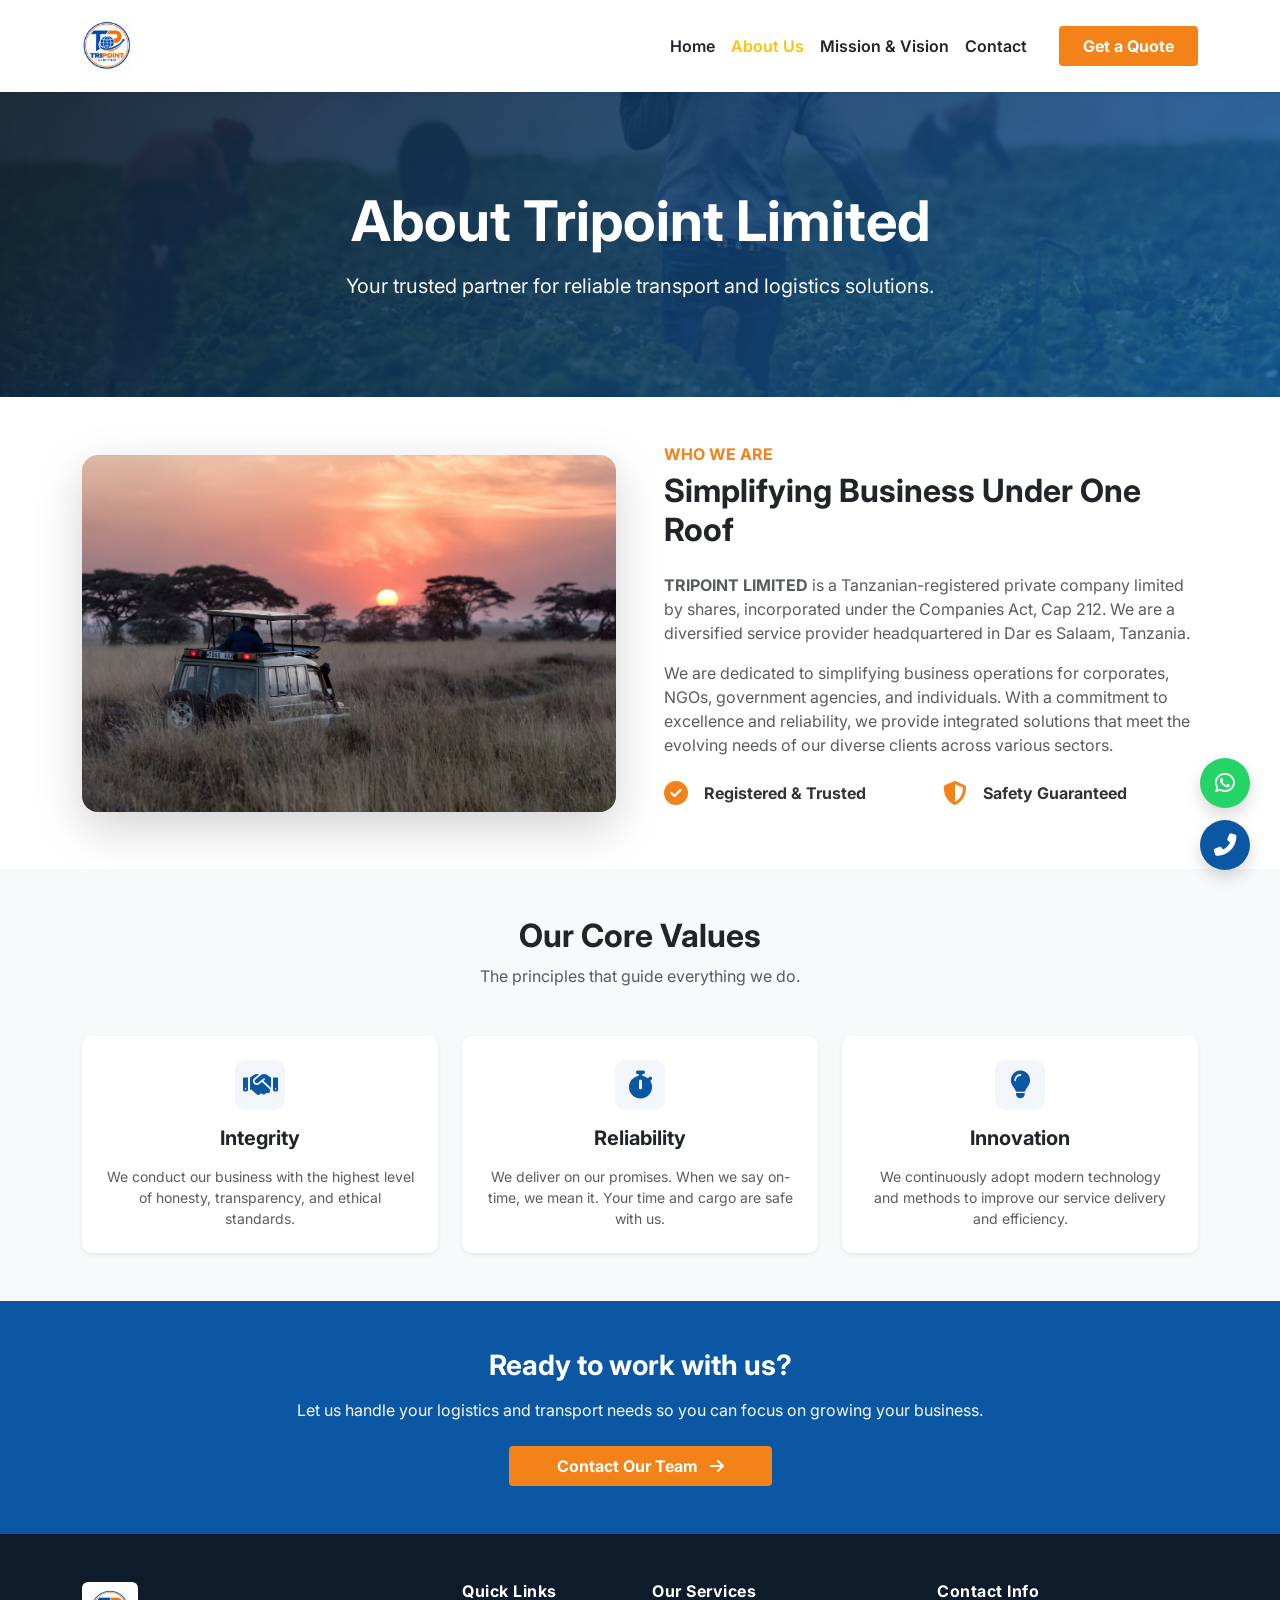
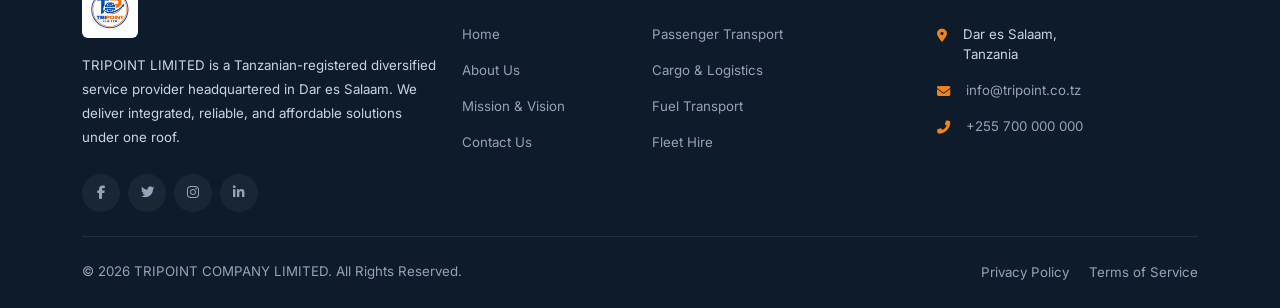
==== about/index.html @ cb776d4c "first commit" ====
<!DOCTYPE html>
<html lang="en">
<head>
    <meta charset="UTF-8">
    <meta name="viewport" content="width=device-width, initial-scale=1.0">
    <title>About Us | Tripoint Limited</title>
    
    <!-- Bootstrap 5 Online CDN -->
    <link href="https://cdn.jsdelivr.net/npm/bootstrap@5.3.2/dist/css/bootstrap.min.css" rel="stylesheet">
    <!-- Font Awesome Icons Online CDN -->
    <link rel="stylesheet" href="https://cdnjs.cloudflare.com/ajax/libs/font-awesome/6.4.2/css/all.min.css">
    
    <!-- Custom CSS (Rudi nyuma mara moja kupata folda ya assets) -->
    <link rel="stylesheet" href="../assets/css/style.css">
</head>
<body>

    <!-- Navbar -->
    <nav class="navbar navbar-expand-lg navbar-light bg-white sticky-top shadow-sm py-3">
        <div class="container">
            <a class="navbar-brand" href="../index.html">
                <img src="../assets/images/logo/img.png" alt="Tripoint Logo" style="height: 50px; object-fit: contain;" onerror="this.src='https://via.placeholder.com/150x50?text=TRIPOINT'">
            </a>
            <button class="navbar-toggler border-0" type="button" data-bs-toggle="collapse" data-bs-target="#navbarNav">
                <span class="navbar-toggler-icon"></span>
            </button>
            <div class="collapse navbar-collapse justify-content-end" id="navbarNav">
                <ul class="navbar-nav align-items-center fw-semibold">
                    <li class="nav-item"><a class="nav-link text-dark" href="../index.html">Home</a></li>
                    <li class="nav-item"><a class="nav-link active text-warning" href="index.html">About Us</a></li>
                    <li class="nav-item"><a class="nav-link text-dark" href="../mission/index.html">Mission & Vision</a></li>
                    <li class="nav-item"><a class="nav-link text-dark" href="../contact/index.html">Contact</a></li>
                    <li class="nav-item ms-lg-4 mt-3 mt-lg-0">
                        <a href="../contact/index.html" class="btn btn-orange px-4 py-2 fw-bold text-white rounded-1">Get a Quote</a>
                    </li>
                </ul>
            </div>
        </div>
    </nav>

    <!-- Page Header (Hero) -->
    <header class="py-5 text-center" style="background: linear-gradient(135deg, rgba(13, 27, 42, 0.9), rgba(11, 87, 164, 0.8)), url('../assets/images/images/img2.jpeg') center/cover;">
        <div class="container py-5">
            <h1 class="text-white display-4 fw-bold mb-3">About Tripoint Limited</h1>
            <p class="text-light mb-0 fs-5">Your trusted partner for reliable transport and logistics solutions.</p>
        </div>
    </header>

    <!-- Who We Are Section -->
    <section class="py-5 bg-white">
        <div class="container">
            <div class="row align-items-center g-5">
                <div class="col-lg-6">
                    <img src="../assets/images/images/img8.jpeg" alt="About Tripoint" class="img-fluid rounded-4 shadow-lg" onerror="this.src='https://via.placeholder.com/600x400?text=Tripoint+Team'">
                </div>
                <div class="col-lg-6">
                    <h6 class="text-orange fw-bold mb-2">WHO WE ARE</h6>
                    <h2 class="fw-bold text-dark mb-4">Simplifying Business Under One Roof</h2>
                    <p class="text-muted mb-3">
                        <strong>TRIPOINT LIMITED</strong> is a Tanzanian-registered private company limited by shares, incorporated under the Companies Act, Cap 212. We are a diversified service provider headquartered in Dar es Salaam, Tanzania.
                    </p>
                    <p class="text-muted mb-4">
                        We are dedicated to simplifying business operations for corporates, NGOs, government agencies, and individuals. With a commitment to excellence and reliability, we provide integrated solutions that meet the evolving needs of our diverse clients across various sectors.
                    </p>
                    <div class="row">
                        <div class="col-sm-6 mb-3">
                            <div class="d-flex align-items-center">
                                <i class="fas fa-check-circle text-orange fs-4 me-3"></i>
                                <h6 class="fw-bold mb-0">Registered & Trusted</h6>
                            </div>
                        </div>
                        <div class="col-sm-6 mb-3">
                            <div class="d-flex align-items-center">
                                <i class="fas fa-shield-alt text-orange fs-4 me-3"></i>
                                <h6 class="fw-bold mb-0">Safety Guaranteed</h6>
                            </div>
                        </div>
                    </div>
                </div>
            </div>
        </div>
    </section>

    <!-- Core Values Section -->
    <section class="py-5 bg-light-gray">
        <div class="container">
            <div class="text-center mb-5">
                <h2 class="fw-bold text-dark">Our Core Values</h2>
                <p class="text-muted">The principles that guide everything we do.</p>
            </div>
            
            <div class="row g-4">
                <!-- Value 1 -->
                <div class="col-md-4">
                    <div class="card h-100 border-0 shadow-sm p-4 text-center rounded-3 service-card">
                        <div class="icon-box mx-auto mb-3 text-primary fs-3">
                            <i class="fas fa-handshake"></i>
                        </div>
                        <h5 class="fw-bold text-dark mb-3">Integrity</h5>
                        <p class="text-muted small mb-0">We conduct our business with the highest level of honesty, transparency, and ethical standards.</p>
                    </div>
                </div>
                <!-- Value 2 -->
                <div class="col-md-4">
                    <div class="card h-100 border-0 shadow-sm p-4 text-center rounded-3 service-card">
                        <div class="icon-box mx-auto mb-3 text-primary fs-3">
                            <i class="fas fa-stopwatch"></i>
                        </div>
                        <h5 class="fw-bold text-dark mb-3">Reliability</h5>
                        <p class="text-muted small mb-0">We deliver on our promises. When we say on-time, we mean it. Your time and cargo are safe with us.</p>
                    </div>
                </div>
                <!-- Value 3 -->
                <div class="col-md-4">
                    <div class="card h-100 border-0 shadow-sm p-4 text-center rounded-3 service-card">
                        <div class="icon-box mx-auto mb-3 text-primary fs-3">
                            <i class="fas fa-lightbulb"></i>
                        </div>
                        <h5 class="fw-bold text-dark mb-3">Innovation</h5>
                        <p class="text-muted small mb-0">We continuously adopt modern technology and methods to improve our service delivery and efficiency.</p>
                    </div>
                </div>
            </div>
        </div>
    </section>

    <!-- CTA Bar -->
    <div class="bg-blue py-5 text-center">
        <div class="container">
            <h3 class="text-white fw-bold mb-3">Ready to work with us?</h3>
            <p class="text-light mb-4">Let us handle your logistics and transport needs so you can focus on growing your business.</p>
            <a href="../contact/index.html" class="btn btn-orange px-5 py-2 fw-bold text-white rounded-1">Contact Our Team <i class="fas fa-arrow-right ms-2"></i></a>
        </div>
    </div>

    <!-- Footer -->
    <footer class="footer pt-5 pb-4 bg-dark-navy text-light">
        <div class="container">
            <div class="row g-4 mb-4">
                <!-- Col 1: Brand & About -->
                <div class="col-lg-4 col-md-6">
                    <div class="footer-brand mb-3">
                        <div class="bg-white p-2 rounded d-inline-block">
                            <img src="../assets/images/logo/img.png" alt="Tripoint Logo" style="height: 40px; object-fit: contain;" onerror="this.src='https://via.placeholder.com/150x40/ffffff/000000?text=TRIPOINT'">
                        </div>
                    </div>
                    <p class="small text-slate-300 mb-4" style="line-height: 1.8;">
                        TRIPOINT LIMITED is a Tanzanian-registered diversified service provider headquartered in Dar es Salaam. We deliver integrated, reliable, and affordable solutions under one roof.
                    </p>
                    <div class="social-icons d-flex gap-2">
                        <a href="#" class="social-btn"><i class="fab fa-facebook-f fa-sm"></i></a>
                        <a href="#" class="social-btn"><i class="fab fa-twitter fa-sm"></i></a>
                        <a href="#" class="social-btn"><i class="fab fa-instagram fa-sm"></i></a>
                        <a href="#" class="social-btn"><i class="fab fa-linkedin-in fa-sm"></i></a>
                    </div>
                </div>

                <!-- Col 2: Quick Links -->
                <div class="col-lg-2 col-md-6">
                    <h6 class="fw-bold text-white mb-4">Quick Links</h6>
                    <ul class="list-unstyled small footer-links">
                        <li class="mb-3"><a href="../index.html" class="footer-link">Home</a></li>
                        <li class="mb-3"><a href="index.html" class="footer-link">About Us</a></li>
                        <li class="mb-3"><a href="../mission/index.html" class="footer-link">Mission & Vision</a></li>
                        <li class="mb-3"><a href="../contact/index.html" class="footer-link">Contact Us</a></li>
                    </ul>
                </div>

                <!-- Col 3: Our Services -->
                <div class="col-lg-3 col-md-6">
                    <h6 class="fw-bold text-white mb-4">Our Services</h6>
                    <ul class="list-unstyled small footer-links">
                        <li class="mb-3"><a href="../contact/index.html" class="footer-link">Passenger Transport</a></li>
                        <li class="mb-3"><a href="../contact/index.html" class="footer-link">Cargo & Logistics</a></li>
                        <li class="mb-3"><a href="../contact/index.html" class="footer-link">Fuel Transport</a></li>
                        <li class="mb-3"><a href="../contact/index.html" class="footer-link">Fleet Hire</a></li>
                    </ul>
                </div>

                <!-- Col 4: Contact Info -->
                <div class="col-lg-3 col-md-6">
                    <h6 class="fw-bold text-white mb-4">Contact Info</h6>
                    <ul class="list-unstyled small text-slate-300">
                        <li class="mb-3 d-flex">
                            <i class="fas fa-map-marker-alt me-3 mt-1 text-orange"></i>
                            <span>Dar es Salaam,<br>Tanzania</span>
                        </li>
                        <li class="mb-3 d-flex">
                            <i class="fas fa-envelope me-3 mt-1 text-orange"></i>
                            <a href="mailto:info@tripoint.co.tz" class="footer-link">info@tripoint.co.tz</a>
                        </li>
                        <li class="mb-4 d-flex">
                            <i class="fas fa-phone-alt me-3 mt-1 text-orange"></i>
                            <a href="tel:+255700000000" class="footer-link">+255 700 000 000</a>
                        </li>
                    </ul>
                </div>
            </div>
            
            <!-- Footer Bottom -->
            <div class="border-top border-secondary border-opacity-25 pt-4 mt-2">
                <div class="row align-items-center">
                    <div class="col-md-6 text-center text-md-start mb-2 mb-md-0">
                        <p class="small text-slate-400 mb-0">&copy; 2026 TRIPOINT COMPANY LIMITED. All Rights Reserved.</p>
                    </div>
                    <div class="col-md-6 text-center text-md-end">
                        <a href="#" class="footer-link small me-3">Privacy Policy</a>
                        <a href="#" class="footer-link small">Terms of Service</a>
                    </div>
                </div>
            </div>
        </div>
    </footer>

    <!-- Floating Action Buttons -->
    <div class="floating-buttons">
        <a href="https://wa.me/255700000000?text=Hello%20Tripoint,%20I%20would%20like%20to%20know%20more%20about%20your%20company" target="_blank" class="float-btn btn-whatsapp shadow" title="Chat on WhatsApp">
            <i class="fab fa-whatsapp"></i>
        </a>
        <a href="tel:+255700000000" class="float-btn btn-call shadow" title="Call Us Now">
            <i class="fas fa-phone-alt"></i>
        </a>
        <a href="#" class="float-btn btn-top shadow" id="backToTop" title="Back to Top">
            <i class="fas fa-arrow-up"></i>
        </a>
    </div>

    <!-- Bootstrap JS Bundle -->
    <script src="https://cdn.jsdelivr.net/npm/bootstrap@5.3.2/dist/js/bootstrap.bundle.min.js"></script>
    
    <!-- Custom JS -->
    <script>
        const backToTopBtn = document.getElementById("backToTop");
        window.onscroll = function() {
            if (document.body.scrollTop > 300 || document.documentElement.scrollTop > 300) {
                backToTopBtn.style.display = "flex";
            } else {
                backToTopBtn.style.display = "none";
            }
        };
        backToTopBtn.addEventListener("click", function(e) {
            e.preventDefault();
            window.scrollTo({top: 0, behavior: 'smooth'});
        });
    </script>
</body>
</html>
---- assets/css/style.css ----
/* =========================================
   TRIPOINT LIMITED - CUSTOM CSS
   ========================================= */

@import url('https://fonts.googleapis.com/css2?family=Inter:wght@400;600;700;800&display=swap');

:root {
    --primary-blue: #0b57a4;
    --orange-accent: #f38218;
    --dark-navy: #0d1b2a;
    --bg-gray: #f8f9fa;
    --text-dark: #333333;
    --text-muted: #6c757d;
}

body {
    font-family: 'Inter', sans-serif;
    color: var(--text-dark);
    overflow-x: hidden;
}

/* Helper Classes */
.text-orange { color: var(--orange-accent) !important; }
.bg-blue { background-color: var(--primary-blue) !important; }
.bg-dark-navy { background-color: var(--dark-navy) !important; }
.bg-light-gray { background-color: var(--bg-gray) !important; }
.bg-primary { background-color: var(--primary-blue) !important; }

/* Custom Buttons */
.btn-orange {
    background-color: var(--orange-accent);
    border: none;
    transition: all 0.3s ease;
}
.btn-orange:hover {
    background-color: #d96d0f;
    color: #fff;
}

/* Navbar */
.navbar {
    padding: 15px 0;
    transition: all 0.3s;
}
.navbar .nav-link {
    padding: 10px 15px;
    transition: color 0.2s;
}
.navbar .nav-link:hover {
    color: var(--orange-accent) !important;
}
.navbar-brand img {
    height: 50px;
}

/* Hero Section */
.hero-section {
    background: linear-gradient(90deg, rgba(11, 87, 164, 0.85) 0%, rgba(11, 87, 164, 0.4) 100%), 
                url('../images/images/hero1.png') center/cover no-repeat;
    min-height: 550px;
    padding: 80px 0;
    position: relative;
}

/* Features Bar */
.features-bar {
    background-color: var(--primary-blue);
    border-bottom: 3px solid var(--orange-accent);
}

/* Service Cards */
.service-card {
    transition: transform 0.3s ease, box-shadow 0.3s ease;
    border-radius: 10px !important;
    background-color: #ffffff;
}
.service-card:hover {
    transform: translateY(-5px);
    box-shadow: 0 10px 20px rgba(0,0,0,0.1) !important;
}
.icon-box {
    display: inline-flex;
    align-items: center;
    justify-content: center;
    width: 50px;
    height: 50px;
    background-color: rgba(11, 87, 164, 0.05);
    border-radius: 10px;
    color: var(--primary-blue) !important;
}

/* CTA Bar */
.bg-blue {
    background-color: var(--primary-blue);
}

/* =========================================
   FOOTER STYLING
   ========================================= */
.footer {
    font-size: 0.95rem;
    background-color: var(--dark-navy);
}
.footer h6 {
    letter-spacing: 0.5px;
    font-size: 1rem;
}
.footer-links a {
    transition: color 0.3s ease, padding-left 0.3s ease;
}
.footer-links a:hover {
    color: #ffffff !important;
    padding-left: 5px;
}
.hover-white:hover {
    color: #ffffff !important;
}

/* Rangi ya maandishi yanayosomeka kwenye Footer nyeusi */
.text-slate-300 {
    color: #CBD5E1 !important;
}
.text-slate-400 {
    color: #94A3B8 !important;
}

/* Viungo vya Footer (Links) */
.footer-link {
    color: #94A3B8 !important;
    text-decoration: none;
    transition: all 0.3s ease;
}
.footer-link:hover {
    color: var(--orange-accent) !important;
    padding-left: 5px; 
}

/* Alama za Mitandao ya Kijamii (Social Icons) */
.social-btn {
    display: inline-flex;
    align-items: center;
    justify-content: center;
    width: 38px;
    height: 38px;
    background-color: rgba(255, 255, 255, 0.05);
    color: #94A3B8;
    border-radius: 50%;
    text-decoration: none;
    transition: all 0.3s ease;
}
.social-btn:hover {
    background-color: var(--orange-accent);
    color: #ffffff;
    transform: translateY(-3px);
}

/* Kurekebisha fomu ya Newsletter kwenye footer */
.footer .form-control {
    background-color: #1E293B;
    color: #ffffff;
}
.footer .form-control::placeholder {
    color: #64748B;
}

/* =========================================
   FLOATING ACTION BUTTONS (Chini Kushoto)
   ========================================= */
.floating-buttons {
    position: fixed;
    bottom: 30px;
    right: 30px; /* Nimeweka left kama ulivyoomba */
    display: flex;
    flex-direction: column;
    gap: 12px;
    z-index: 1050;
}

.float-btn {
    width: 50px;
    height: 50px;
    border-radius: 50%;
    display: flex;
    align-items: center;
    justify-content: center;
    font-size: 1.4rem;
    color: #ffffff;
    text-decoration: none;
    transition: all 0.3s ease;
    cursor: pointer;
    border: none;
}

.float-btn:hover {
    color: #ffffff;
    transform: scale(1.1);
}

/* WhatsApp Button */
.btn-whatsapp {
    background-color: #25d366;
}
.btn-whatsapp:hover {
    background-color: #1ebe57;
    box-shadow: 0 5px 15px rgba(37, 211, 102, 0.4);
}

/* Call Button */
.btn-call {
    background-color: var(--primary-blue);
}
.btn-call:hover {
    background-color: #08437f;
    box-shadow: 0 5px 15px rgba(11, 87, 164, 0.4);
}

/* Back to Top Button */
.btn-top {
    background-color: var(--orange-accent);
    display: none; 
}
.btn-top:hover {
    background-color: #d96d0f;
    box-shadow: 0 5px 15px rgba(243, 130, 24, 0.4);
}

/* Mobile Adjustments */
@media (max-width: 768px) {
    .hero-section {
        min-height: 400px;
        text-align: center;
        background: linear-gradient(180deg, rgba(11, 87, 164, 0.9) 0%, rgba(11, 87, 164, 0.7) 100%), 
                    url('../images/images/hero1.png') center/cover no-repeat;
    }
    .hero-section h1 {
        font-size: 2.2rem;
    }
    .features-bar .border-end {
        border-right: none !important;
        border-bottom: 1px solid rgba(255,255,255,0.2);
        padding-bottom: 10px;
        margin-bottom: 10px;
    }
    .features-bar .col:last-child {
        border-bottom: none;
        margin-bottom: 0;
        padding-bottom: 0;
    }
    .floating-buttons {
        bottom: 20px;
        left: 20px;
    }
    .float-btn {
        width: 45px;
        height: 45px;
        font-size: 1.2rem;
    }
}
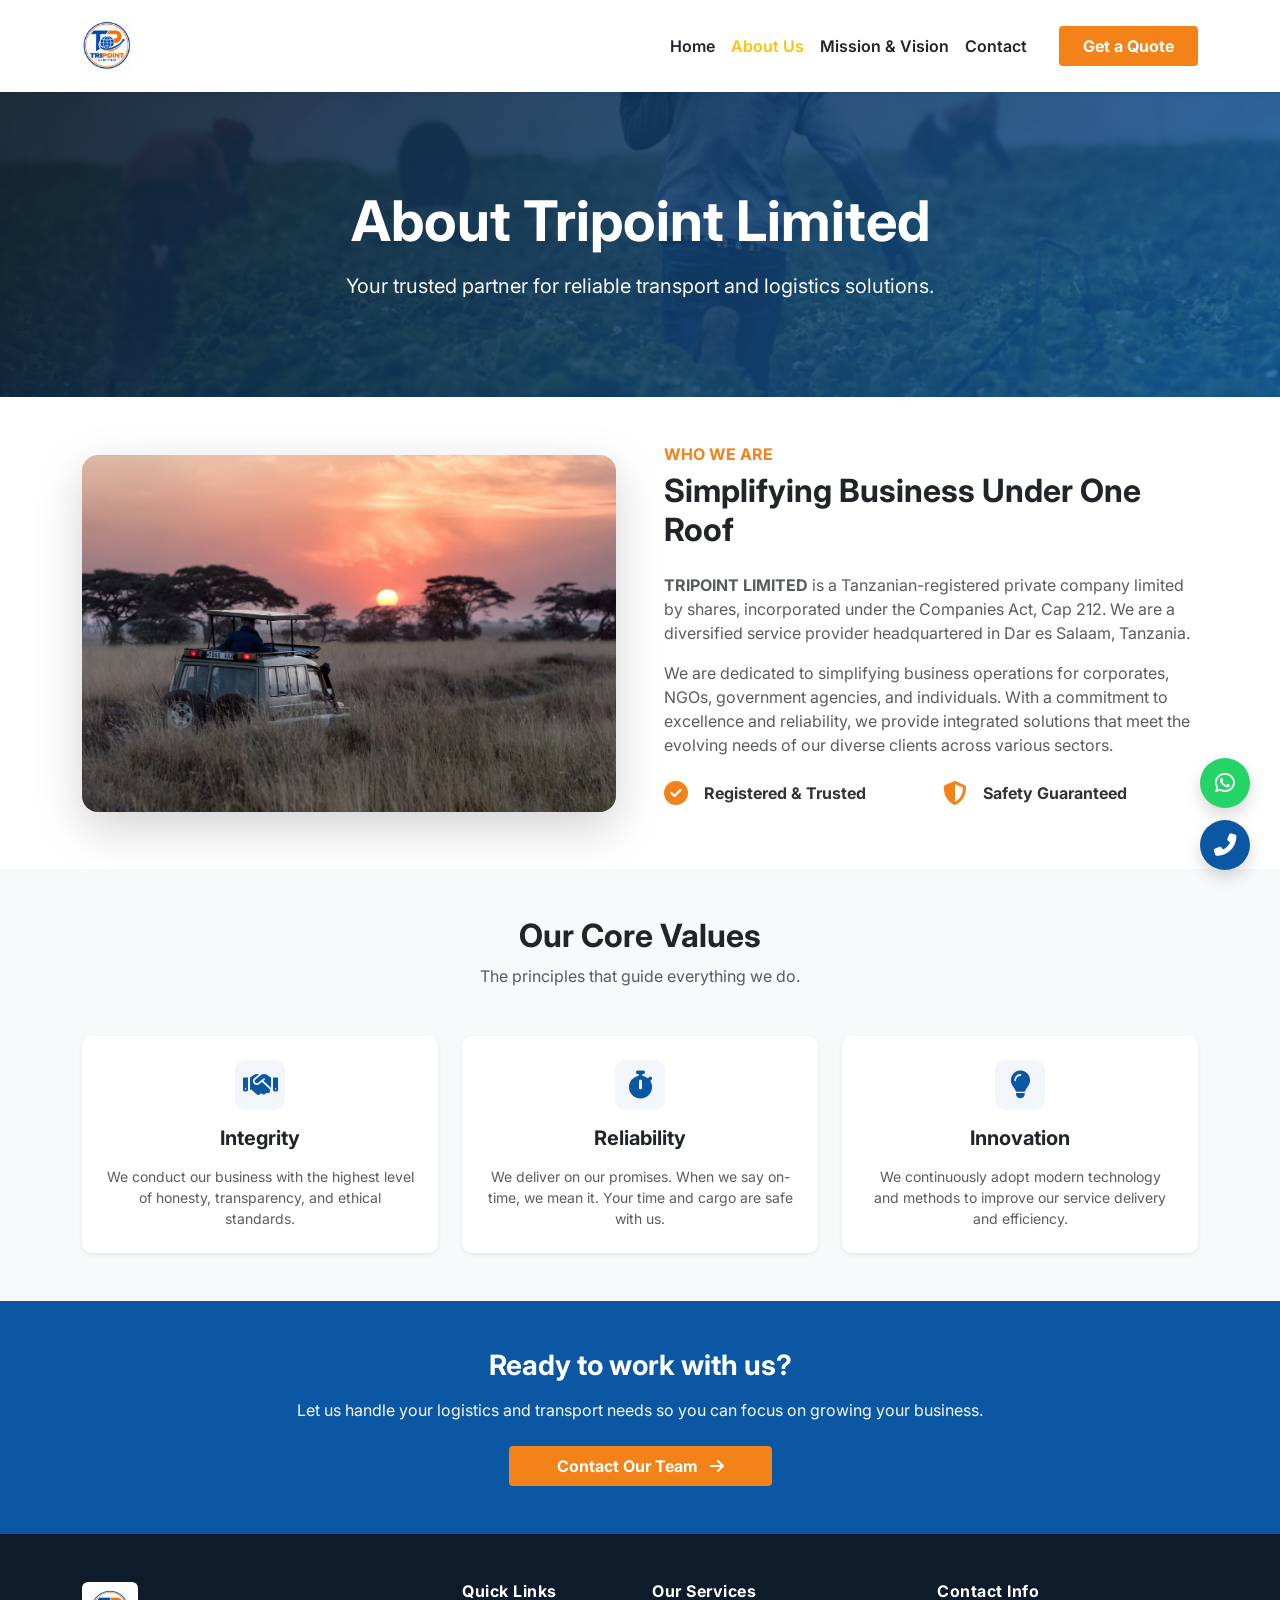
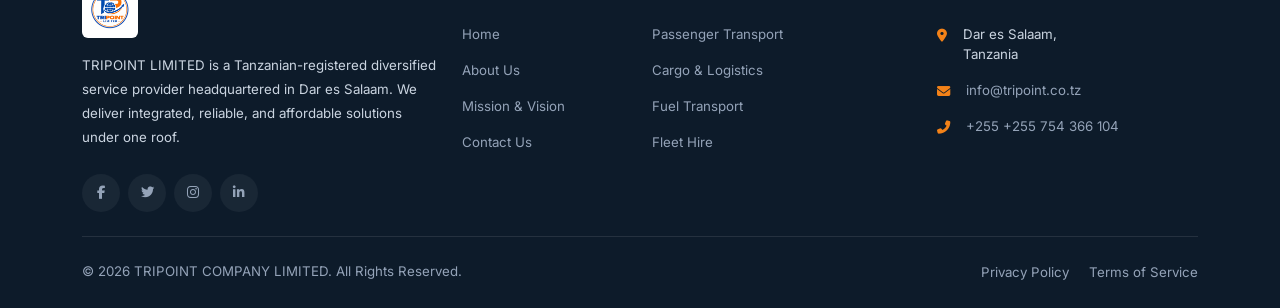
==== commit aefceadc: "update on phone number" ====
--- a/about/index.html
+++ b/about/index.html
@@ -191,7 +191,7 @@
                         </li>
                         <li class="mb-4 d-flex">
                             <i class="fas fa-phone-alt me-3 mt-1 text-orange"></i>
-                            <a href="tel:+255700000000" class="footer-link">+255 700 000 000</a>
+                            <a href="tel:+255754366104" class="footer-link">+255 +255 754 366 104</a>
                         </li>
                     </ul>
                 </div>
@@ -214,10 +214,10 @@
 
     <!-- Floating Action Buttons -->
     <div class="floating-buttons">
-        <a href="https://wa.me/255700000000?text=Hello%20Tripoint,%20I%20would%20like%20to%20know%20more%20about%20your%20company" target="_blank" class="float-btn btn-whatsapp shadow" title="Chat on WhatsApp">
+        <a href="https://wa.me/255754366104?text=Hello%20Tripoint,%20I%20would%20like%20to%20know%20more%20about%20your%20company" target="_blank" class="float-btn btn-whatsapp shadow" title="Chat on WhatsApp">
             <i class="fab fa-whatsapp"></i>
         </a>
-        <a href="tel:+255700000000" class="float-btn btn-call shadow" title="Call Us Now">
+        <a href="tel:+255754366104" class="float-btn btn-call shadow" title="Call Us Now">
             <i class="fas fa-phone-alt"></i>
         </a>
         <a href="#" class="float-btn btn-top shadow" id="backToTop" title="Back to Top">
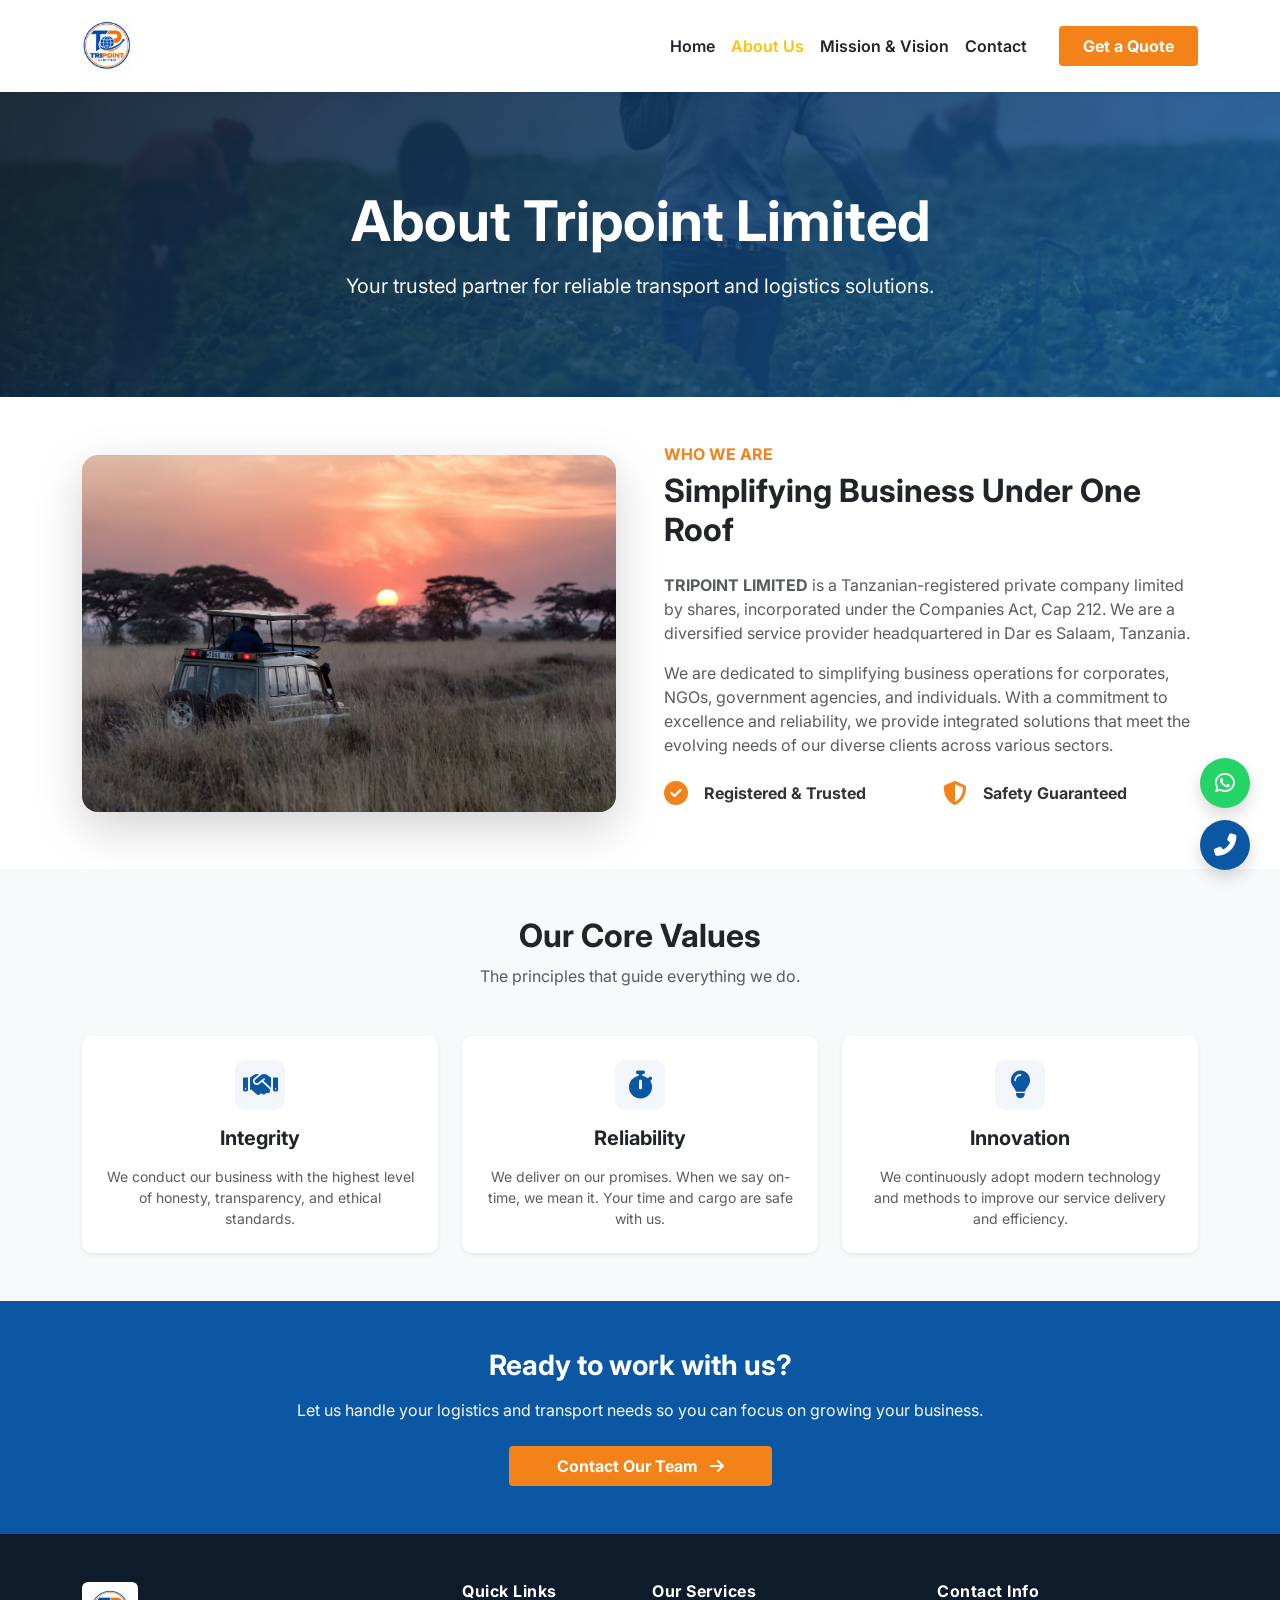
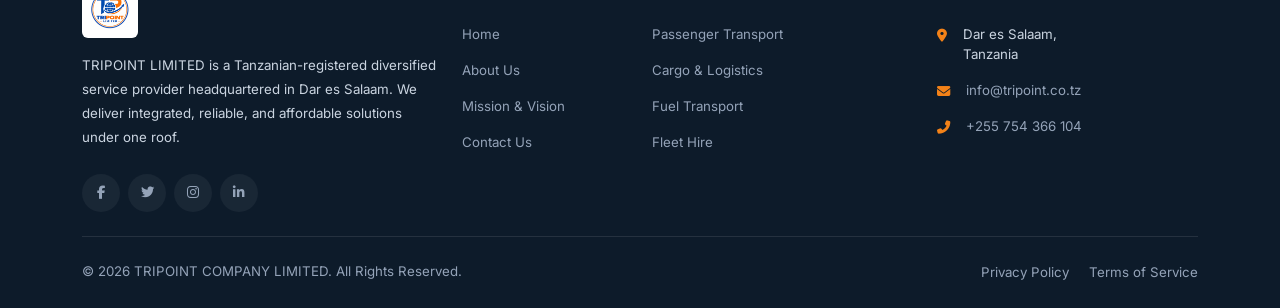
==== commit 87338854: "first commit 23" ====
--- a/about/index.html
+++ b/about/index.html
@@ -191,7 +191,7 @@
                         </li>
                         <li class="mb-4 d-flex">
                             <i class="fas fa-phone-alt me-3 mt-1 text-orange"></i>
-                            <a href="tel:+255754366104" class="footer-link">+255 +255 754 366 104</a>
+                            <a href="tel:+255754366104" class="footer-link">+255 754 366 104</a>
                         </li>
                     </ul>
                 </div>
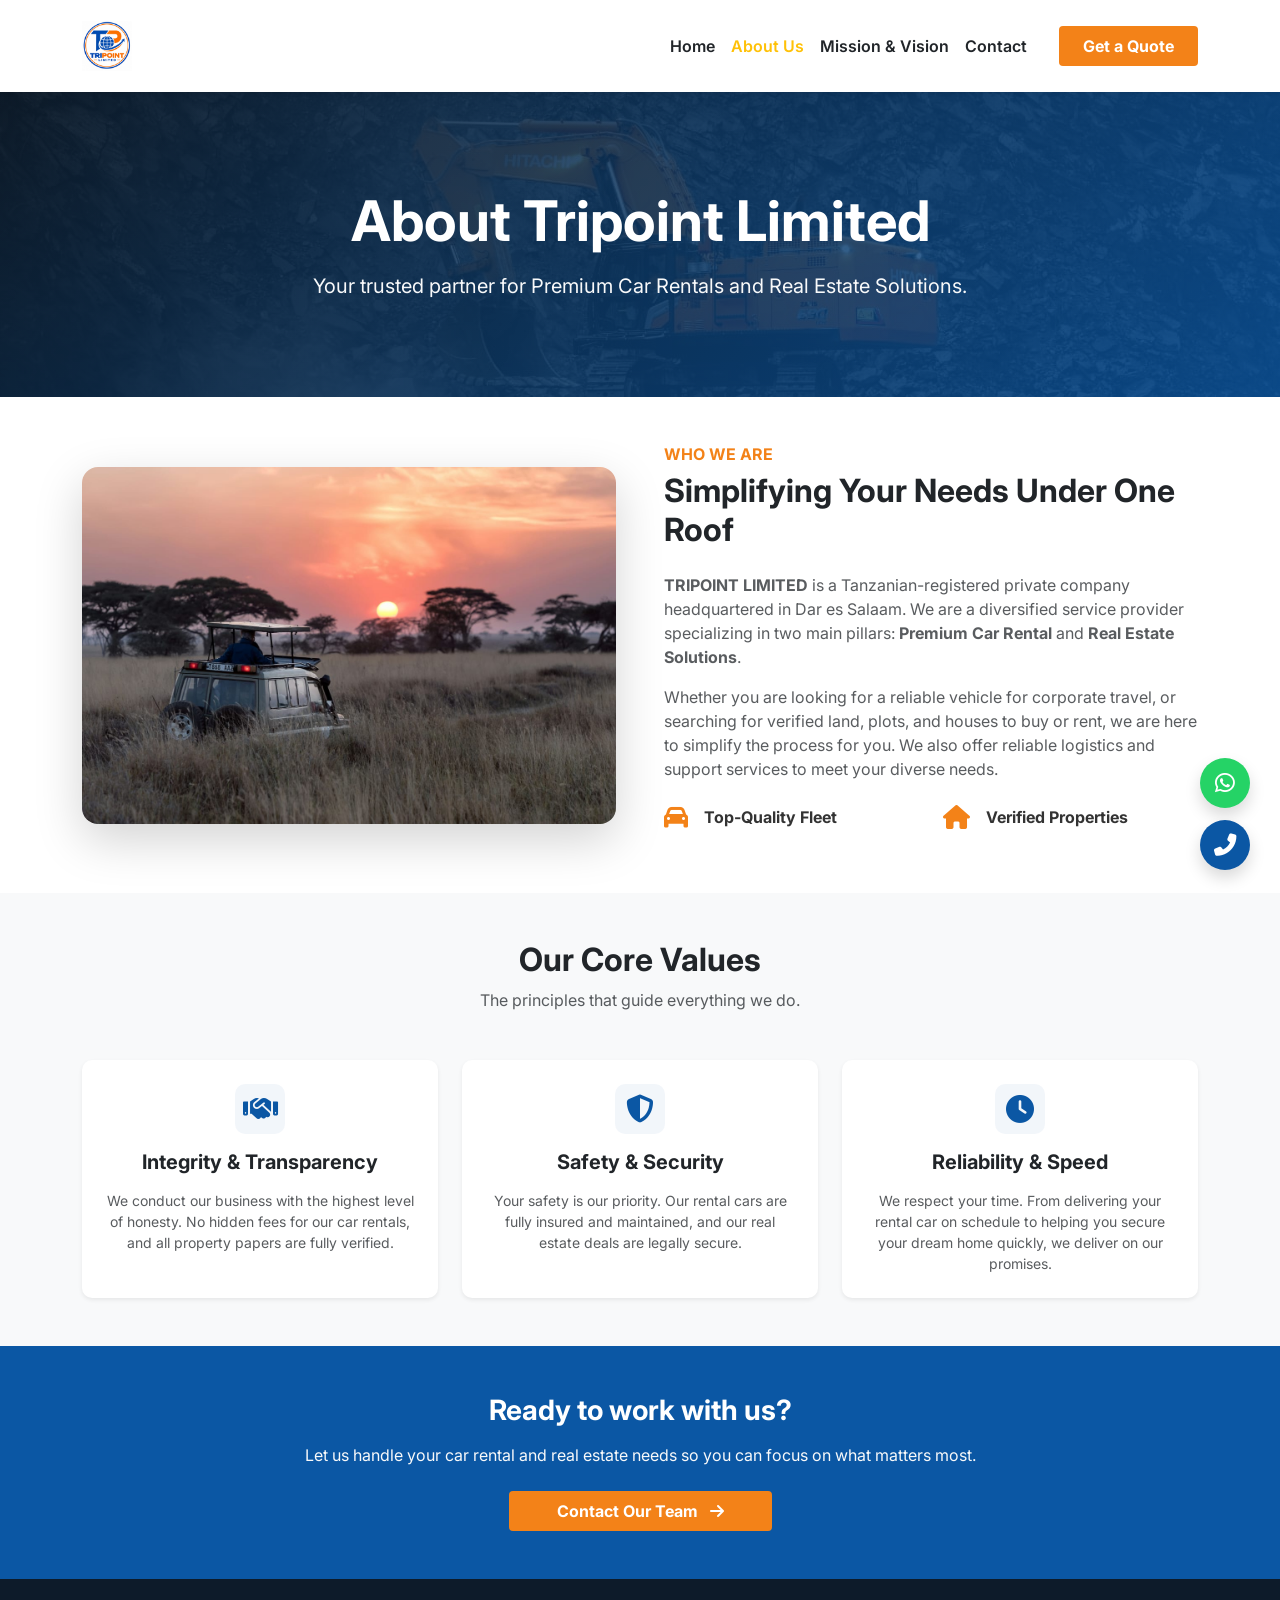
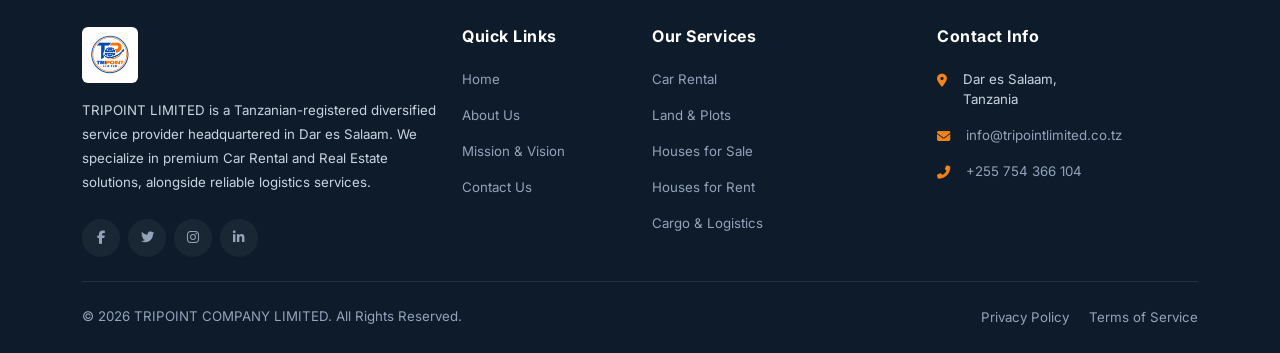
==== commit bd73052a: "update on the image" ====
--- a/about/index.html
+++ b/about/index.html
@@ -39,10 +39,10 @@
     </nav>
 
     <!-- Page Header (Hero) -->
-    <header class="py-5 text-center" style="background: linear-gradient(135deg, rgba(13, 27, 42, 0.9), rgba(11, 87, 164, 0.8)), url('../assets/images/images/img2.jpeg') center/cover;">
+    <header class="py-5 text-center" style="background: linear-gradient(135deg, rgba(13, 27, 42, 0.9), rgba(11, 87, 164, 0.8)), url('../assets/images/images/img9.jpeg') center/cover;">
         <div class="container py-5">
             <h1 class="text-white display-4 fw-bold mb-3">About Tripoint Limited</h1>
-            <p class="text-light mb-0 fs-5">Your trusted partner for reliable transport and logistics solutions.</p>
+            <p class="text-light mb-0 fs-5">Your trusted partner for Premium Car Rentals and Real Estate Solutions.</p>
         </div>
     </header>
 
@@ -51,28 +51,29 @@
         <div class="container">
             <div class="row align-items-center g-5">
                 <div class="col-lg-6">
+                    <!-- Nimetumia picha ya jumla hapa, unaweza kubadilisha -->
                     <img src="../assets/images/images/img8.jpeg" alt="About Tripoint" class="img-fluid rounded-4 shadow-lg" onerror="this.src='https://via.placeholder.com/600x400?text=Tripoint+Team'">
                 </div>
                 <div class="col-lg-6">
                     <h6 class="text-orange fw-bold mb-2">WHO WE ARE</h6>
-                    <h2 class="fw-bold text-dark mb-4">Simplifying Business Under One Roof</h2>
+                    <h2 class="fw-bold text-dark mb-4">Simplifying Your Needs Under One Roof</h2>
                     <p class="text-muted mb-3">
-                        <strong>TRIPOINT LIMITED</strong> is a Tanzanian-registered private company limited by shares, incorporated under the Companies Act, Cap 212. We are a diversified service provider headquartered in Dar es Salaam, Tanzania.
+                        <strong>TRIPOINT LIMITED</strong> is a Tanzanian-registered private company headquartered in Dar es Salaam. We are a diversified service provider specializing in two main pillars: <strong>Premium Car Rental</strong> and <strong>Real Estate Solutions</strong>.
                     </p>
                     <p class="text-muted mb-4">
-                        We are dedicated to simplifying business operations for corporates, NGOs, government agencies, and individuals. With a commitment to excellence and reliability, we provide integrated solutions that meet the evolving needs of our diverse clients across various sectors.
+                        Whether you are looking for a reliable vehicle for corporate travel, or searching for verified land, plots, and houses to buy or rent, we are here to simplify the process for you. We also offer reliable logistics and support services to meet your diverse needs.
                     </p>
                     <div class="row">
                         <div class="col-sm-6 mb-3">
                             <div class="d-flex align-items-center">
-                                <i class="fas fa-check-circle text-orange fs-4 me-3"></i>
-                                <h6 class="fw-bold mb-0">Registered & Trusted</h6>
+                                <i class="fas fa-car text-orange fs-4 me-3"></i>
+                                <h6 class="fw-bold mb-0">Top-Quality Fleet</h6>
                             </div>
                         </div>
                         <div class="col-sm-6 mb-3">
                             <div class="d-flex align-items-center">
-                                <i class="fas fa-shield-alt text-orange fs-4 me-3"></i>
-                                <h6 class="fw-bold mb-0">Safety Guaranteed</h6>
+                                <i class="fas fa-home text-orange fs-4 me-3"></i>
+                                <h6 class="fw-bold mb-0">Verified Properties</h6>
                             </div>
                         </div>
                     </div>
@@ -96,28 +97,28 @@
                         <div class="icon-box mx-auto mb-3 text-primary fs-3">
                             <i class="fas fa-handshake"></i>
                         </div>
-                        <h5 class="fw-bold text-dark mb-3">Integrity</h5>
-                        <p class="text-muted small mb-0">We conduct our business with the highest level of honesty, transparency, and ethical standards.</p>
+                        <h5 class="fw-bold text-dark mb-3">Integrity & Transparency</h5>
+                        <p class="text-muted small mb-0">We conduct our business with the highest level of honesty. No hidden fees for our car rentals, and all property papers are fully verified.</p>
                     </div>
                 </div>
                 <!-- Value 2 -->
                 <div class="col-md-4">
                     <div class="card h-100 border-0 shadow-sm p-4 text-center rounded-3 service-card">
                         <div class="icon-box mx-auto mb-3 text-primary fs-3">
-                            <i class="fas fa-stopwatch"></i>
-                        </div>
-                        <h5 class="fw-bold text-dark mb-3">Reliability</h5>
-                        <p class="text-muted small mb-0">We deliver on our promises. When we say on-time, we mean it. Your time and cargo are safe with us.</p>
+                            <i class="fas fa-shield-alt"></i>
+                        </div>
+                        <h5 class="fw-bold text-dark mb-3">Safety & Security</h5>
+                        <p class="text-muted small mb-0">Your safety is our priority. Our rental cars are fully insured and maintained, and our real estate deals are legally secure.</p>
                     </div>
                 </div>
                 <!-- Value 3 -->
                 <div class="col-md-4">
                     <div class="card h-100 border-0 shadow-sm p-4 text-center rounded-3 service-card">
                         <div class="icon-box mx-auto mb-3 text-primary fs-3">
-                            <i class="fas fa-lightbulb"></i>
-                        </div>
-                        <h5 class="fw-bold text-dark mb-3">Innovation</h5>
-                        <p class="text-muted small mb-0">We continuously adopt modern technology and methods to improve our service delivery and efficiency.</p>
+                            <i class="fas fa-clock"></i>
+                        </div>
+                        <h5 class="fw-bold text-dark mb-3">Reliability & Speed</h5>
+                        <p class="text-muted small mb-0">We respect your time. From delivering your rental car on schedule to helping you secure your dream home quickly, we deliver on our promises.</p>
                     </div>
                 </div>
             </div>
@@ -128,7 +129,7 @@
     <div class="bg-blue py-5 text-center">
         <div class="container">
             <h3 class="text-white fw-bold mb-3">Ready to work with us?</h3>
-            <p class="text-light mb-4">Let us handle your logistics and transport needs so you can focus on growing your business.</p>
+            <p class="text-light mb-4">Let us handle your car rental and real estate needs so you can focus on what matters most.</p>
             <a href="../contact/index.html" class="btn btn-orange px-5 py-2 fw-bold text-white rounded-1">Contact Our Team <i class="fas fa-arrow-right ms-2"></i></a>
         </div>
     </div>
@@ -145,7 +146,7 @@
                         </div>
                     </div>
                     <p class="small text-slate-300 mb-4" style="line-height: 1.8;">
-                        TRIPOINT LIMITED is a Tanzanian-registered diversified service provider headquartered in Dar es Salaam. We deliver integrated, reliable, and affordable solutions under one roof.
+                        TRIPOINT LIMITED is a Tanzanian-registered diversified service provider headquartered in Dar es Salaam. We specialize in premium Car Rental and Real Estate solutions, alongside reliable logistics services.
                     </p>
                     <div class="social-icons d-flex gap-2">
                         <a href="#" class="social-btn"><i class="fab fa-facebook-f fa-sm"></i></a>
@@ -170,10 +171,11 @@
                 <div class="col-lg-3 col-md-6">
                     <h6 class="fw-bold text-white mb-4">Our Services</h6>
                     <ul class="list-unstyled small footer-links">
-                        <li class="mb-3"><a href="../contact/index.html" class="footer-link">Passenger Transport</a></li>
+                        <li class="mb-3"><a href="../contact/index.html" class="footer-link">Car Rental</a></li>
+                        <li class="mb-3"><a href="../contact/index.html" class="footer-link">Land & Plots</a></li>
+                        <li class="mb-3"><a href="../contact/index.html" class="footer-link">Houses for Sale</a></li>
+                        <li class="mb-3"><a href="../contact/index.html" class="footer-link">Houses for Rent</a></li>
                         <li class="mb-3"><a href="../contact/index.html" class="footer-link">Cargo & Logistics</a></li>
-                        <li class="mb-3"><a href="../contact/index.html" class="footer-link">Fuel Transport</a></li>
-                        <li class="mb-3"><a href="../contact/index.html" class="footer-link">Fleet Hire</a></li>
                     </ul>
                 </div>
 
@@ -187,7 +189,7 @@
                         </li>
                         <li class="mb-3 d-flex">
                             <i class="fas fa-envelope me-3 mt-1 text-orange"></i>
-                            <a href="mailto:info@tripoint.co.tz" class="footer-link">info@tripoint.co.tz</a>
+                            <a href="mailto:info@tripointlimited.co.tz" class="footer-link">info@tripointlimited.co.tz</a>
                         </li>
                         <li class="mb-4 d-flex">
                             <i class="fas fa-phone-alt me-3 mt-1 text-orange"></i>
@@ -214,7 +216,7 @@
 
     <!-- Floating Action Buttons -->
     <div class="floating-buttons">
-        <a href="https://wa.me/255754366104?text=Hello%20Tripoint,%20I%20would%20like%20to%20know%20more%20about%20your%20company" target="_blank" class="float-btn btn-whatsapp shadow" title="Chat on WhatsApp">
+        <a href="https://wa.me/255754366104?text=Hello%20Tripoint,%20I%20would%20like%20to%20know%20more%20about%20your%20Car%20Rental%20and%20Real%20Estate%20services" target="_blank" class="float-btn btn-whatsapp shadow" title="Chat on WhatsApp">
             <i class="fab fa-whatsapp"></i>
         </a>
         <a href="tel:+255754366104" class="float-btn btn-call shadow" title="Call Us Now">
--- a/assets/css/style.css
+++ b/assets/css/style.css
@@ -53,13 +53,12 @@
     height: 50px;
 }
 
-/* Hero Section */
+/* Hero Section (Imebadilishwa kwa ajili ya Carousel) */
 .hero-section {
-    background: linear-gradient(90deg, rgba(11, 87, 164, 0.85) 0%, rgba(11, 87, 164, 0.4) 100%), 
-                url('../images/images/hero1.png') center/cover no-repeat;
     min-height: 550px;
-    padding: 80px 0;
     position: relative;
+    overflow: hidden;
+    background: none; 
 }
 
 /* Features Bar */
@@ -116,7 +115,6 @@
     color: #ffffff !important;
 }
 
-/* Rangi ya maandishi yanayosomeka kwenye Footer nyeusi */
 .text-slate-300 {
     color: #CBD5E1 !important;
 }
@@ -124,7 +122,6 @@
     color: #94A3B8 !important;
 }
 
-/* Viungo vya Footer (Links) */
 .footer-link {
     color: #94A3B8 !important;
     text-decoration: none;
@@ -135,7 +132,6 @@
     padding-left: 5px; 
 }
 
-/* Alama za Mitandao ya Kijamii (Social Icons) */
 .social-btn {
     display: inline-flex;
     align-items: center;
@@ -154,7 +150,6 @@
     transform: translateY(-3px);
 }
 
-/* Kurekebisha fomu ya Newsletter kwenye footer */
 .footer .form-control {
     background-color: #1E293B;
     color: #ffffff;
@@ -164,12 +159,12 @@
 }
 
 /* =========================================
-   FLOATING ACTION BUTTONS (Chini Kushoto)
+   FLOATING ACTION BUTTONS (Upande wa Kulia)
    ========================================= */
 .floating-buttons {
     position: fixed;
     bottom: 30px;
-    right: 30px; /* Nimeweka left kama ulivyoomba */
+    right: 30px; 
     display: flex;
     flex-direction: column;
     gap: 12px;
@@ -196,25 +191,18 @@
     transform: scale(1.1);
 }
 
-/* WhatsApp Button */
-.btn-whatsapp {
-    background-color: #25d366;
-}
+.btn-whatsapp { background-color: #25d366; }
 .btn-whatsapp:hover {
     background-color: #1ebe57;
     box-shadow: 0 5px 15px rgba(37, 211, 102, 0.4);
 }
 
-/* Call Button */
-.btn-call {
-    background-color: var(--primary-blue);
-}
+.btn-call { background-color: var(--primary-blue); }
 .btn-call:hover {
     background-color: #08437f;
     box-shadow: 0 5px 15px rgba(11, 87, 164, 0.4);
 }
 
-/* Back to Top Button */
 .btn-top {
     background-color: var(--orange-accent);
     display: none; 
@@ -226,11 +214,9 @@
 
 /* Mobile Adjustments */
 @media (max-width: 768px) {
-    .hero-section {
-        min-height: 400px;
-        text-align: center;
-        background: linear-gradient(180deg, rgba(11, 87, 164, 0.9) 0%, rgba(11, 87, 164, 0.7) 100%), 
-                    url('../images/images/hero1.png') center/cover no-repeat;
+    .hero-section, 
+    .hero-section .container {
+        min-height: 450px !important;
     }
     .hero-section h1 {
         font-size: 2.2rem;
@@ -248,11 +234,12 @@
     }
     .floating-buttons {
         bottom: 20px;
-        left: 20px;
+        right: 20px;
     }
     .float-btn {
         width: 45px;
         height: 45px;
         font-size: 1.2rem;
     }
-}+}
+
